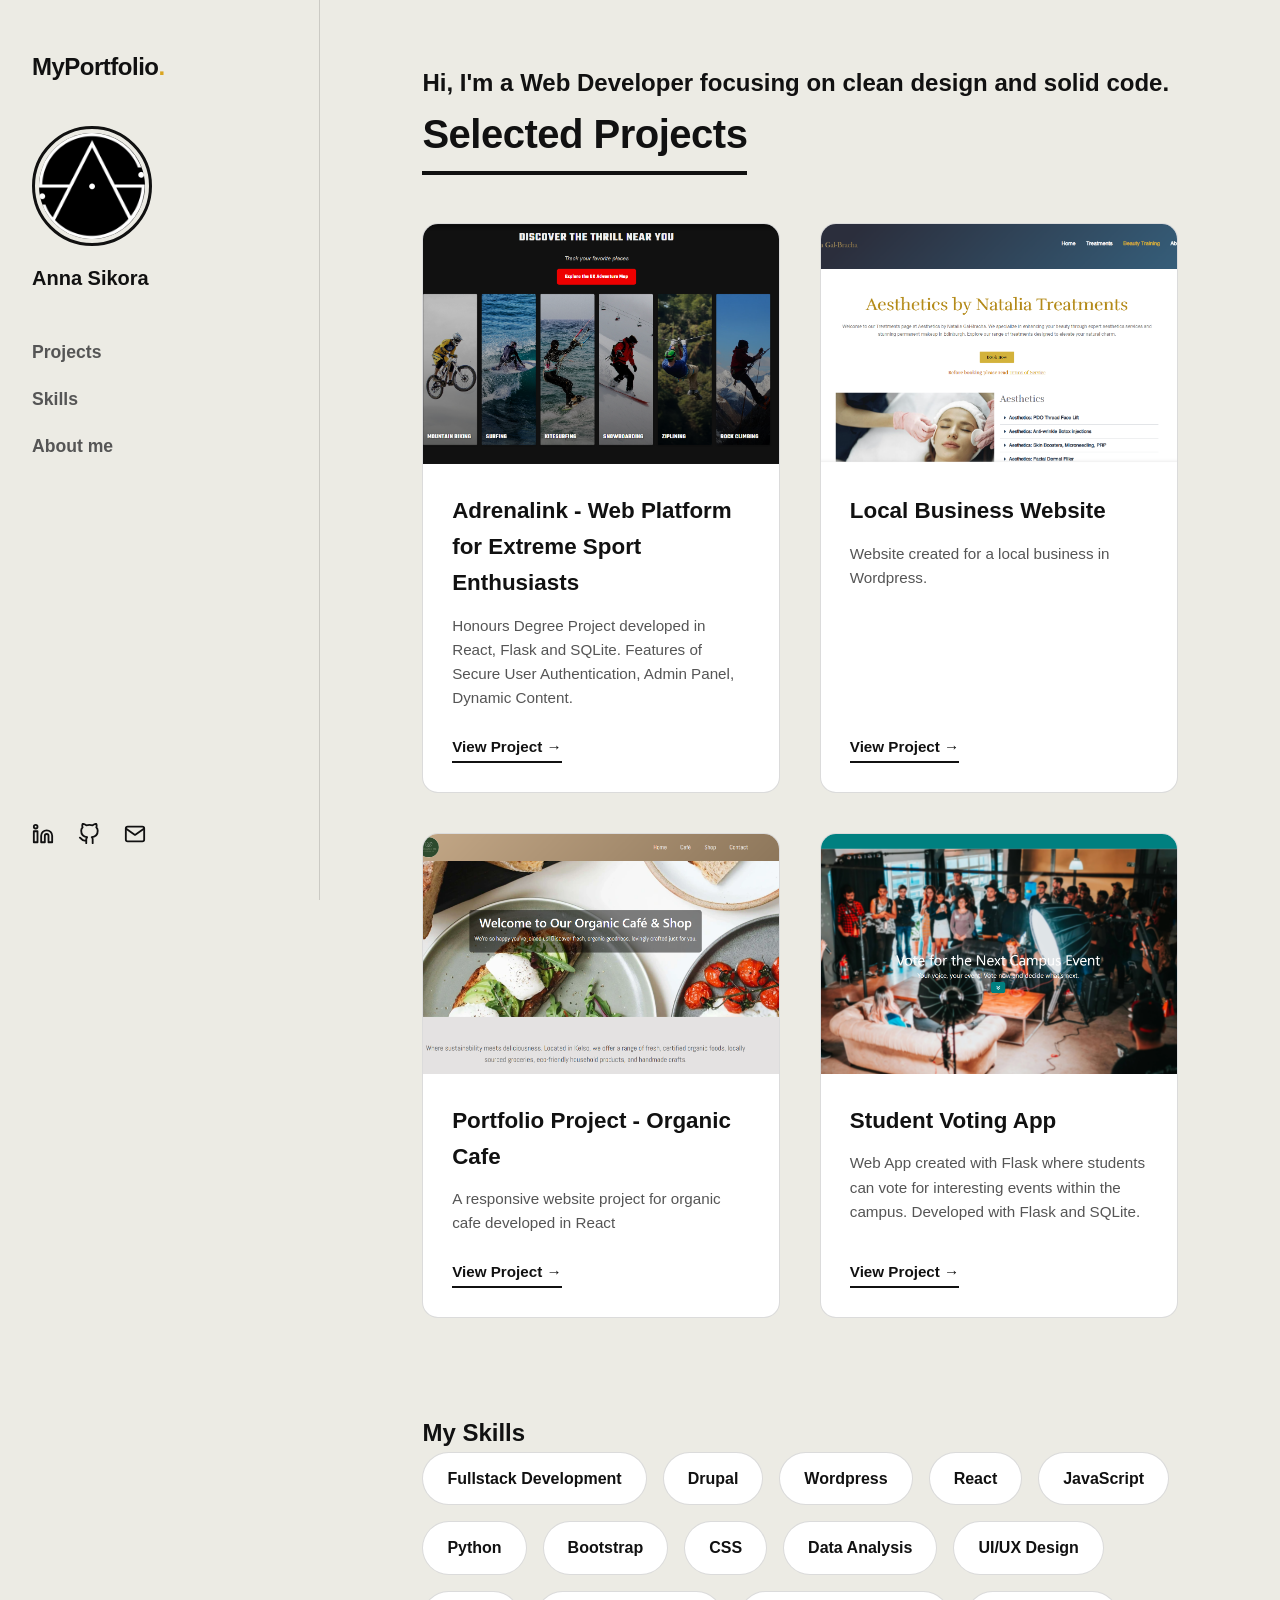
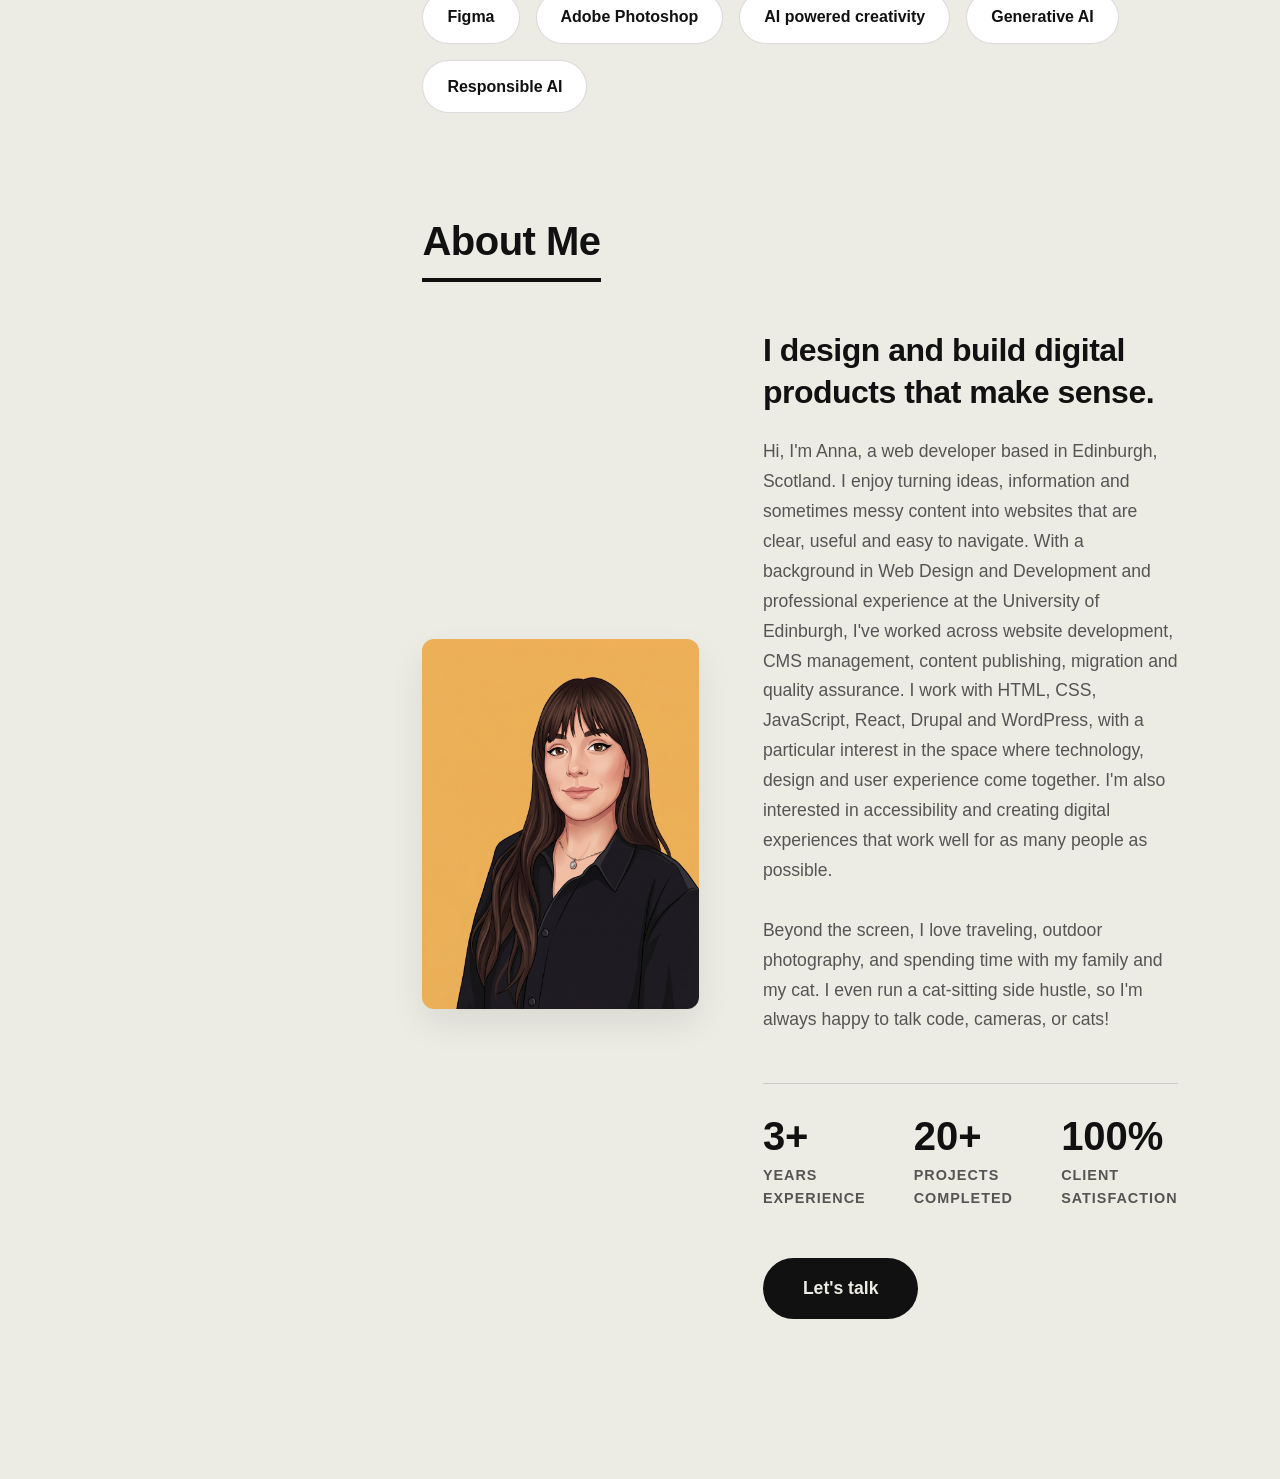
==== index.html @ abf43bac "new files new files" ====
<!DOCTYPE html>
<html lang="en">
<head>
  <meta charset="UTF-8">
  <meta name="viewport" content="width=device-width, initial-scale=1.0">
  <title>My Portfolio</title>
  <link rel="stylesheet" href="style.css">
</head>
<body>

  <div class="portfolio-container">
    
    <!-- LEFT SIDE MENU -->
    <aside class="sidebar">
  
  <!-- Logo Section -->
  <div class="brand">
    <a href="#" class="logo">
      <!-- You can replace this text with an <img src="logo.png"> if you have a graphic logo -->
      MyPortfolio<span>.</span>
    </a>
  </div>

  <!-- Profile Picture Section -->
  <div class="profile">
    <img src="images/logo.png" alt="Anna Sikora" class="profile-pic">
    <h3 class="profile-name">Anna Sikora</h3>
    
  </div>

  <!-- Navigation Menu -->
  <nav class="menu">
    <ul>
      <li><a href="#projects">Projects</a></li>
      <li><a href="#skills">Skills</a></li>
      <li><a href="#about">About me</a></li>
    </ul>
  </nav>

  <div class="socials">
        <!-- LinkedIn Icon -->
        <a href="#" aria-label="LinkedIn" title="LinkedIn">
          <svg xmlns="https://www.linkedin.com/in/anna-sikora-webdev/" viewBox="0 0 24 24" fill="none" stroke="currentColor" stroke-width="2" stroke-linecap="round" stroke-linejoin="round">
            <path d="M16 8a6 6 0 0 1 6 6v7h-4v-7a2 2 0 0 0-2-2 2 2 0 0 0-2 2v7h-4v-7a6 6 0 0 1 6-6z"></path>
            <rect x="2" y="9" width="4" height="12"></rect>
            <circle cx="4" cy="4" r="2"></circle>
          </svg>
        </a>
        
        <!-- GitHub Icon -->
        <a href="#" aria-label="GitHub" title="GitHub">
          <svg xmlns="https://github.com/AnnS9" viewBox="0 0 24 24" fill="none" stroke="currentColor" stroke-width="2" stroke-linecap="round" stroke-linejoin="round">
            <path d="M9 19c-5 1.5-5-2.5-7-3m14 6v-3.87a3.37 3.37 0 0 0-.94-2.61c3.14-.35 6.44-1.54 6.44-7A5.44 5.44 0 0 0 20 4.77 5.07 5.07 0 0 0 19.91 1S18.73.65 16 2.48a13.38 13.38 0 0 0-7 0C6.27.65 5.09 1 5.09 1A5.07 5.07 0 0 0 5 4.77a5.44 5.44 0 0 0-1.5 3.78c0 5.42 3.3 6.61 6.44 7A3.37 3.37 0 0 0 9 18.13V22"></path>
          </svg>
        </a>

        <!-- Email Icon -->
        <a href="mailto:anna.sik04@gmail.com" aria-label="Email" title="Email">
          <svg xmlns="http://www.w3.org/2000/svg" viewBox="0 0 24 24" fill="none" stroke="currentColor" stroke-width="2" stroke-linecap="round" stroke-linejoin="round">
            <path d="M4 4h16c1.1 0 2 .9 2 2v12c0 1.1-.9 2-2 2H4c-1.1 0-2-.9-2-2V6c0-1.1.9-2 2-2z"></path>
            <polyline points="22,6 12,13 2,6"></polyline>
          </svg>
        </a>
      </div>

</aside>

    <!-- RIGHT SIDE CONTENT -->
    <main class="main-content">
      
      <!-- Intro Section -->
      <section class="hero">
        <h1>Hi, I'm a Web Developer focusing on clean design and solid code.</h1>
      </section>

      <!-- Projects Section -->
      <section id="projects" class="section">
  <h2 class="section-title">Selected Projects</h2>
  
  <div class="project-grid">
    
    <!-- Project 1 -->
    <article class="project-card">
      <div class="project-image">
        <img src="images/adrenalink.png" alt="Project 1 Cover">
      </div>
      <div class="project-content">
        <h3>Adrenalink - Web Platform for Extreme Sport Enthusiasts</h3>
        <p>Honours Degree Project developed in React, Flask and SQLite. Features of Secure User Authentication, Admin Panel, Dynamic Content.</p>
        <a href="https://adrenalink-uni-1.onrender.com/" class="project-link">View Project &rarr;</a>
      </div>
    </article>

    <!-- Project 2 -->
    <article class="project-card">
      <div class="project-image">
        <img src="images/aesthetics.png" alt="Project 2 Cover">
      </div>
      <div class="project-content">
        <h3>Local Business Website</h3>
        <p>Website created for a local business in Wordpress.</p>
        <a href="https://aestheticsbynatalia.com/" class="project-link">View Project &rarr;</a>
      </div>
    </article>

    <!-- Project 3 -->
    <article class="project-card">
      <div class="project-image">
        <img src="images/cafe.png" alt="Project 3 Cover">
      </div>
      <div class="project-content">
        <h3>Portfolio Project - Organic Cafe</h3>
        <p>A responsive website project for organic cafe developed in React</p>
        <a href="https://organicuni.netlify.app/" class="project-link">View Project &rarr;</a>
      </div>
    </article>

    <!-- Project 4 -->
    <article class="project-card">
      <div class="project-image">
        <img src="images/event.png" alt="Project 4 Cover">
      </div>
      <div class="project-content">
        <h3>Student Voting App</h3>
        <p>Web App created with Flask where students can vote for interesting events within the campus. Developed with Flask and SQLite.</p>
        <a href="https://eventpuls.onrender.com/" class="project-link">View Project &rarr;</a>
      </div>
    </article>
</div>
</section>

      <!-- Skills Section -->
      <section id="skills" class="section">
        <h2>My Skills</h2>
        <div class="skills-list">
          <span class="skill-tag">Fullstack Development</span>
          <span class="skill-tag">Drupal</span>
          <span class="skill-tag">Wordpress</span>
          <span class="skill-tag">React</span>
          <span class="skill-tag">JavaScript</span>
          <span class="skill-tag">Python</span>
          <span class="skill-tag">Bootstrap</span>
          <span class="skill-tag">CSS</span>
          <span class="skill-tag">Data Analysis</span>
          <span class="skill-tag">UI/UX Design</span>
          <span class="skill-tag">Figma</span>
          <span class="skill-tag">Adobe Photoshop</span>
          <span class="skill-tag">AI powered creativity </span>
          <span class="skill-tag">Generative AI </span>
          <span class="skill-tag">Responsible AI </span>
        </div>
      </section>
<!-- About Section -->
      <section id="about" class="section">
        <h2 class="section-title">About Me</h2>
        
        <div class="about-wrapper">
          
          <!-- About Image -->
          <div class="about-image">
             <!-- Use a photo of yourself, your workspace, or a cool graphic here -->
            <img src="images/profilePic.png" alt="Anna Sikora logo">
          </div>

          <!-- About Content -->
          <div class="about-content">
            <h3>I design and build digital products that make sense.</h3>
            
            
            <p>Hi, I'm Anna, a web developer based in Edinburgh, Scotland. I enjoy turning ideas, information and sometimes messy content into websites that are clear, useful and easy to navigate. With a background in Web Design and Development and professional experience at the University of Edinburgh, I've worked across website development, CMS management, content publishing, migration and quality assurance.

I work with HTML, CSS, JavaScript, React, Drupal and WordPress, with a particular interest in the space where technology, design and user experience come together. I'm also interested in accessibility and creating digital experiences that work well for as many people as possible.<br> 
<br>Beyond the screen, I love traveling, outdoor photography, and spending time with my family and my cat. I even run a cat-sitting side hustle, so I'm always happy to talk code, cameras, or cats!</p>
            
            <!-- Quick Facts / Stats -->
            <div class="about-stats">
              <div class="stat-item">
                <span class="stat-number">3+</span>
                <span class="stat-label">Years Experience</span>
              </div>
              <div class="stat-item">
                <span class="stat-number">20+</span>
                <span class="stat-label">Projects Completed</span>
              </div>
              <div class="stat-item">
                <span class="stat-number">100%</span>
                <span class="stat-label">Client Satisfaction</span>
              </div>
            </div>
            
            <!-- Optional Call to Action Button -->
            <a href="mailto:anna.sik04@gmail.com" class="action-btn">Let's talk</a>
          </div>

        </div>
      </section>
    </main>
  </div>

</body>
</html>
---- style.css ----
/* --- Color Variables --- */
:root {
  /* The main background is a soft, soothing yellow */
  --bg-yellow: #ecebe4; 
  /* Pure white for cards to create clean separation */
  --bg-white: #ffffff;
  /* Very dark grey for high-contrast, accessible reading */
  --text-dark: #111111; 
  /* Medium dark grey for secondary text */
  --text-muted: #555555;
  /* Soft dark borders to define sections without being too harsh */
  --border-color: rgba(17, 17, 17, 0.15); 
  /* A punchy yellow for specific accents/hovers */
  --accent-yellow: #DAA520; 
}

/* --- Base Styles --- */
* {
  margin: 0;
  padding: 0;
  box-sizing: border-box;
}

body {
  font-family: 'Helvetica Neue', Arial, sans-serif;
  color: var(--text-dark);
  background-color: var(--bg-yellow); 
  line-height: 1.6;
}

html {
  scroll-behavior: smooth;
}

/* --- Layout Architecture --- */
.portfolio-container {
  display: flex;
}

/* --- Left Sidebar --- */
.sidebar {
  position: fixed;
  top: 0;
  left: 0;
  width: 320px;
  height: 100vh;
  background-color: var(--bg-yellow); 
  border-right: 1px solid var(--border-color);
  padding: 3rem 2rem;
  
  display: flex;
  flex-direction: column;
  gap: 2.5rem; 
  overflow-y: auto; 
}

/* Logo */
.brand .logo {
  font-size: 1.5rem;
  font-weight: 800;
  text-decoration: none;
  color: var(--text-dark);
  letter-spacing: -0.5px;
}

.brand .logo span {
  color: var(--accent-yellow); 
}

/* Profile Picture & Info */
.profile {
  display: flex;
  flex-direction: column;
  align-items: flex-start;
}

.profile-pic {
  width: 120px;
  height: 120px;
  border-radius: 50%;
  object-fit: cover;
  margin-bottom: 1rem;
  border: 3px solid var(--text-dark); 
  padding: 4px; 
}

.profile-name {
  font-size: 1.25rem;
  font-weight: 700;
  color: var(--text-dark);
  margin-bottom: 0.2rem;
}

.profile-title {
  font-size: 0.9rem;
  color: var(--text-muted);
  text-transform: uppercase;
  letter-spacing: 1px;
}

/* Menu */
.menu ul {
  list-style: none;
}

.menu ul li {
  margin-bottom: 1.2rem;
}

.menu ul li a {
  text-decoration: none;
  color: var(--text-muted);
  font-size: 1.1rem;
  font-weight: 600;
  transition: all 0.3s ease;
}

.menu ul li a:hover {
  color: var(--text-dark);
  padding-left: 10px; 
}

/* Socials / Footer */
.socials {
  margin-top: auto; 
  display: flex;
  gap: 1.5rem;
}

.socials a {
  text-decoration: none;
  color: var(--text-dark);
  font-size: 0.9rem;
  font-weight: 700;
  transition: opacity 0.3s ease;
}

.socials a:hover {
  opacity: 0.6;
}

/* --- Right Main Content --- */
.main-content {
  margin-left: 320px;
  padding: 4rem 8%;
  width: calc(100% - 320px);
}

/* --- Sections --- */
.section {
  margin-bottom: 6rem;
}

.section-title {
  font-size: 2.5rem;
  font-weight: 800;
  margin-bottom: 3rem;
  color: var(--text-dark);
  letter-spacing: -0.5px;
  display: inline-block;
  border-bottom: 4px solid var(--text-dark); 
  padding-bottom: 5px;
}

/* --- Project Grid --- */
.project-grid {
  display: grid;
  grid-template-columns: repeat(2, 1fr); 
  gap: 2.5rem;
}
@media (max-width: 900px) {
  .project-grid {
    grid-template-columns: 1fr;
  }
}
.project-card {
  background: var(--bg-white); 
  border: 1px solid var(--border-color);
  border-radius: 16px; 
  overflow: hidden; 
  display: flex;
  flex-direction: column;
  transition: transform 0.4s ease, box-shadow 0.4s ease;
}

.project-card:hover {
  transform: translateY(-8px);

  box-shadow: 0 15px 35px rgba(0, 0, 0, 0.08); 
}

.project-image {
  width: 100%;
  height: 240px;
  overflow: hidden; 
  background-color: var(--border-color);
}

.project-image img {
  width: 100%;
  height: 100%;
  object-fit: cover;
  transition: transform 0.6s ease;
}

.project-card:hover .project-image img {
  transform: scale(1.05);
}

.project-content {
  padding: 1.8rem;
  display: flex;
  flex-direction: column;
  flex-grow: 1; 
}

.project-content h3 {
  font-size: 1.4rem;
  font-weight: 700;
  margin-bottom: 0.8rem;
  color: var(--text-dark);
}

.project-content p {
  font-size: 0.95rem;
  color: var(--text-muted);
  margin-bottom: 1.5rem;
  flex-grow: 1;
}

.project-link {
  align-self: flex-start; 
  text-decoration: none;
  color: var(--text-dark);
  font-weight: 700;
  font-size: 0.95rem;
  border-bottom: 2px solid var(--text-dark); 
  padding-bottom: 2px;
  transition: all 0.3s ease;
}

.project-link:hover {
  color: var(--accent-yellow);
  border-bottom-color: var(--accent-yellow);
}

/* --- Skills Tags --- */
.skills-list {
  display: flex;
  flex-wrap: wrap;
  gap: 1rem;
}

.skill-tag {
  background-color: var(--bg-white); /* White tags pop on the yellow bg */
  color: var(--text-dark);
  border: 1px solid var(--border-color);
  padding: 0.8rem 1.5rem;
  border-radius: 50px;
  font-size: 1rem;
  font-weight: 600;
  transition: all 0.3s ease;
}

.skill-tag:hover {
  background-color: var(--text-dark);
  color: var(--bg-yellow);
  transform: translateY(-2px);
}

/* =========================================
   ABOUT SECTION
   ========================================= */
.about-wrapper {
  display: grid;
  grid-template-columns: 2fr 3fr; 
  gap: 4rem;
  align-items: center; 
}

.about-image {
  border-radius: 12px;
  overflow: hidden;
  box-shadow: 0 15px 35px rgba(0, 0, 0, 0.08);
}

.about-image img {
  width: 100%;
  height: 100%;
  object-fit: cover;
  display: block;
}

.about-content h3 {
  font-size: 2rem;
  color: var(--text-dark);
  margin-bottom: 1.5rem;
  line-height: 1.3;
  letter-spacing: -0.5px;
}

.about-content p {
  color: var(--text-muted);
  font-size: 1.1rem;
  margin-bottom: 1.5rem;
  line-height: 1.7;
}

.about-stats {
  display: flex;
  gap: 3rem;
  margin: 3rem 0;
  padding-top: 2rem;
  border-top: 1px solid var(--border-color);
}

.stat-item {
  display: flex;
  flex-direction: column;
}

.stat-number {
  font-size: 2.5rem;
  font-weight: 800;
  color: var(--text-dark);
  line-height: 1;
  margin-bottom: 0.5rem;
}

.stat-label {
  font-size: 0.9rem;
  color: var(--text-muted);
  text-transform: uppercase;
  letter-spacing: 1px;
  font-weight: 700;
}

.action-btn {
  display: inline-block;
  background-color: var(--text-dark);
  color: var(--bg-yellow);
  text-decoration: none;
  padding: 1rem 2.5rem;
  font-size: 1.1rem;
  font-weight: 700;
  border-radius: 50px; 
  transition: all 0.3s ease;
}

.action-btn:hover {
  background-color: var(--accent-yellow);
  color: var(--text-dark);
  transform: translateY(-3px);
  box-shadow: 0 10px 20px rgba(0, 0, 0, 0.1);
}

/* --- Mobile Responsiveness for About Section --- */
@media (max-width: 900px) {
  .about-wrapper {
    grid-template-columns: 1fr; 
    gap: 3rem;
  }
  
  .about-stats {
    flex-wrap: wrap; 
    gap: 2rem;
  }
}
/* --- Socials / Footer --- */
.socials {
  margin-top: auto; 
  display: flex;
  gap: 1.5rem;
}

.socials a {
  display: inline-block;
  color: var(--text-dark); 
  transition: color 0.3s ease;
}

.socials a svg {
  width: 22px;
  height: 22px;
  transition: transform 0.3s ease;
}

/* Hover effects */
.socials a:hover {
  color: var(--accent-yellow);
}

.socials a:hover svg {
  transform: translateY(-4px);
}
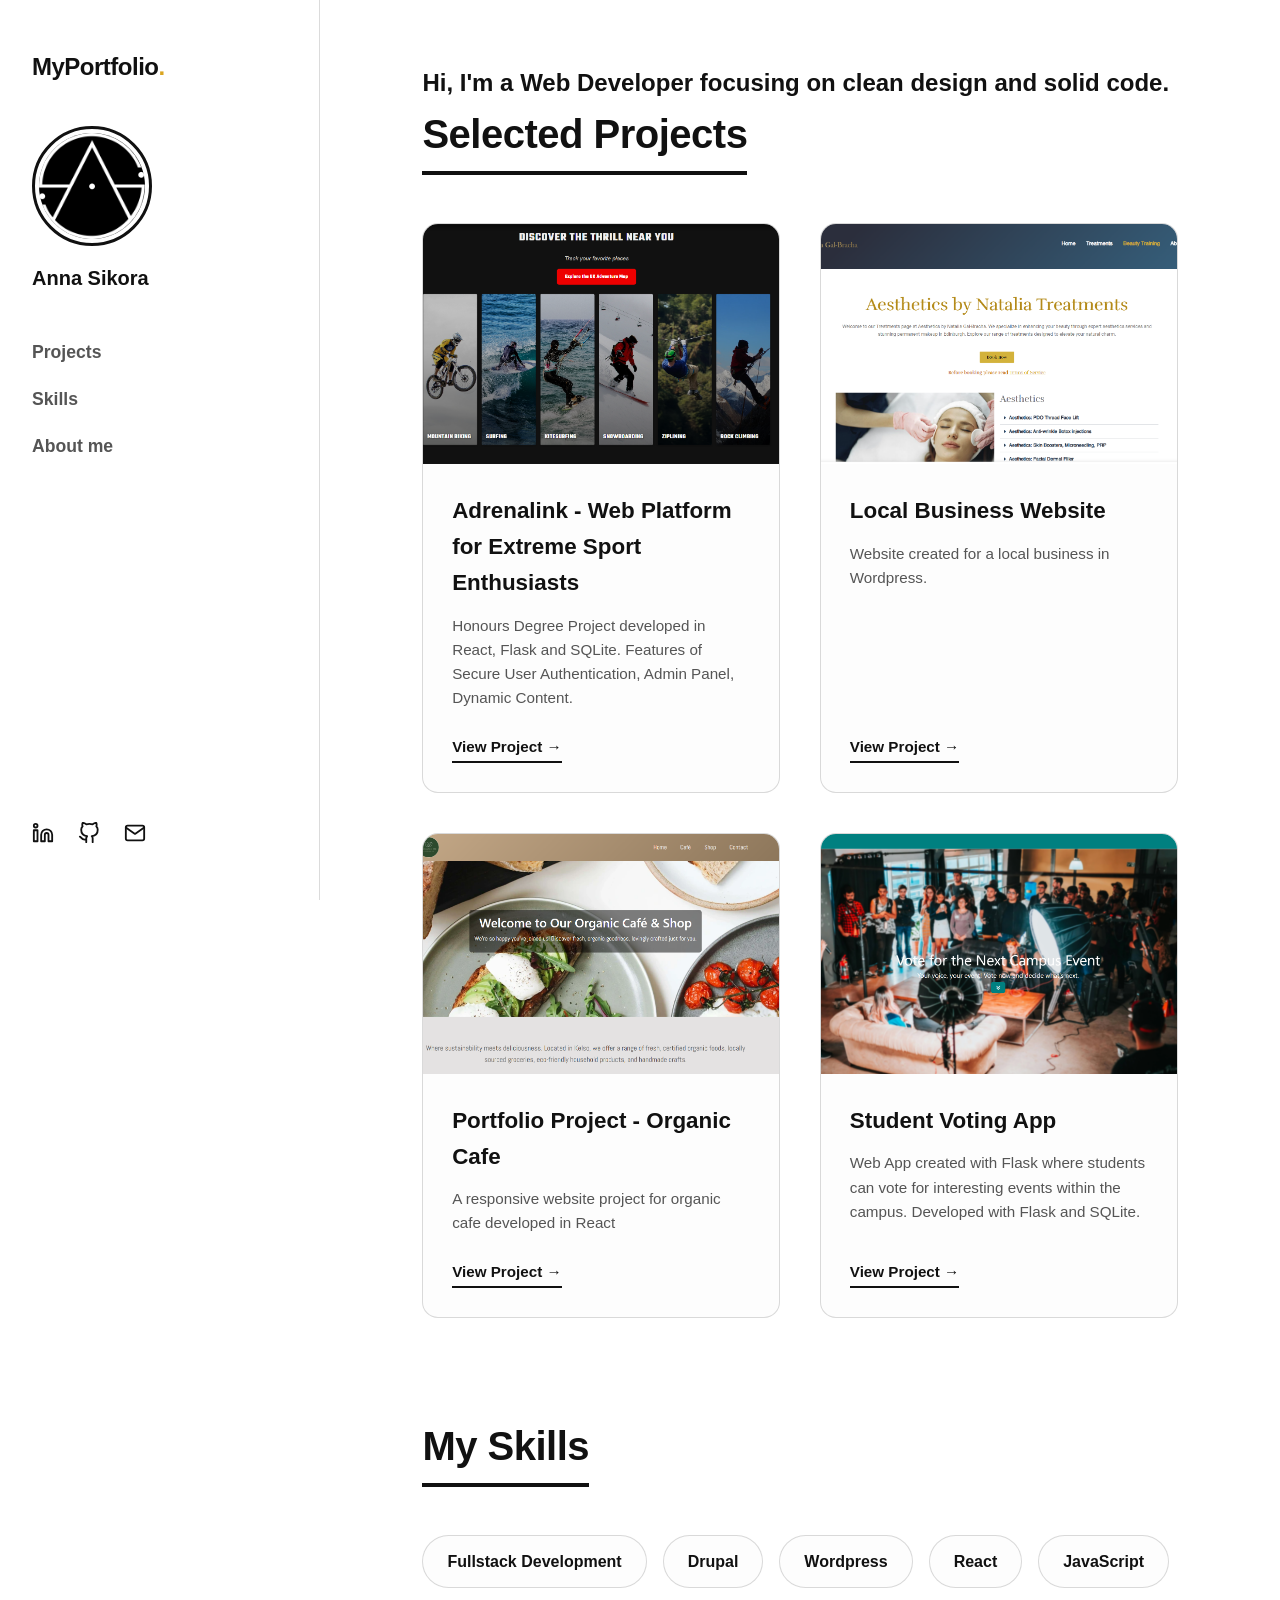
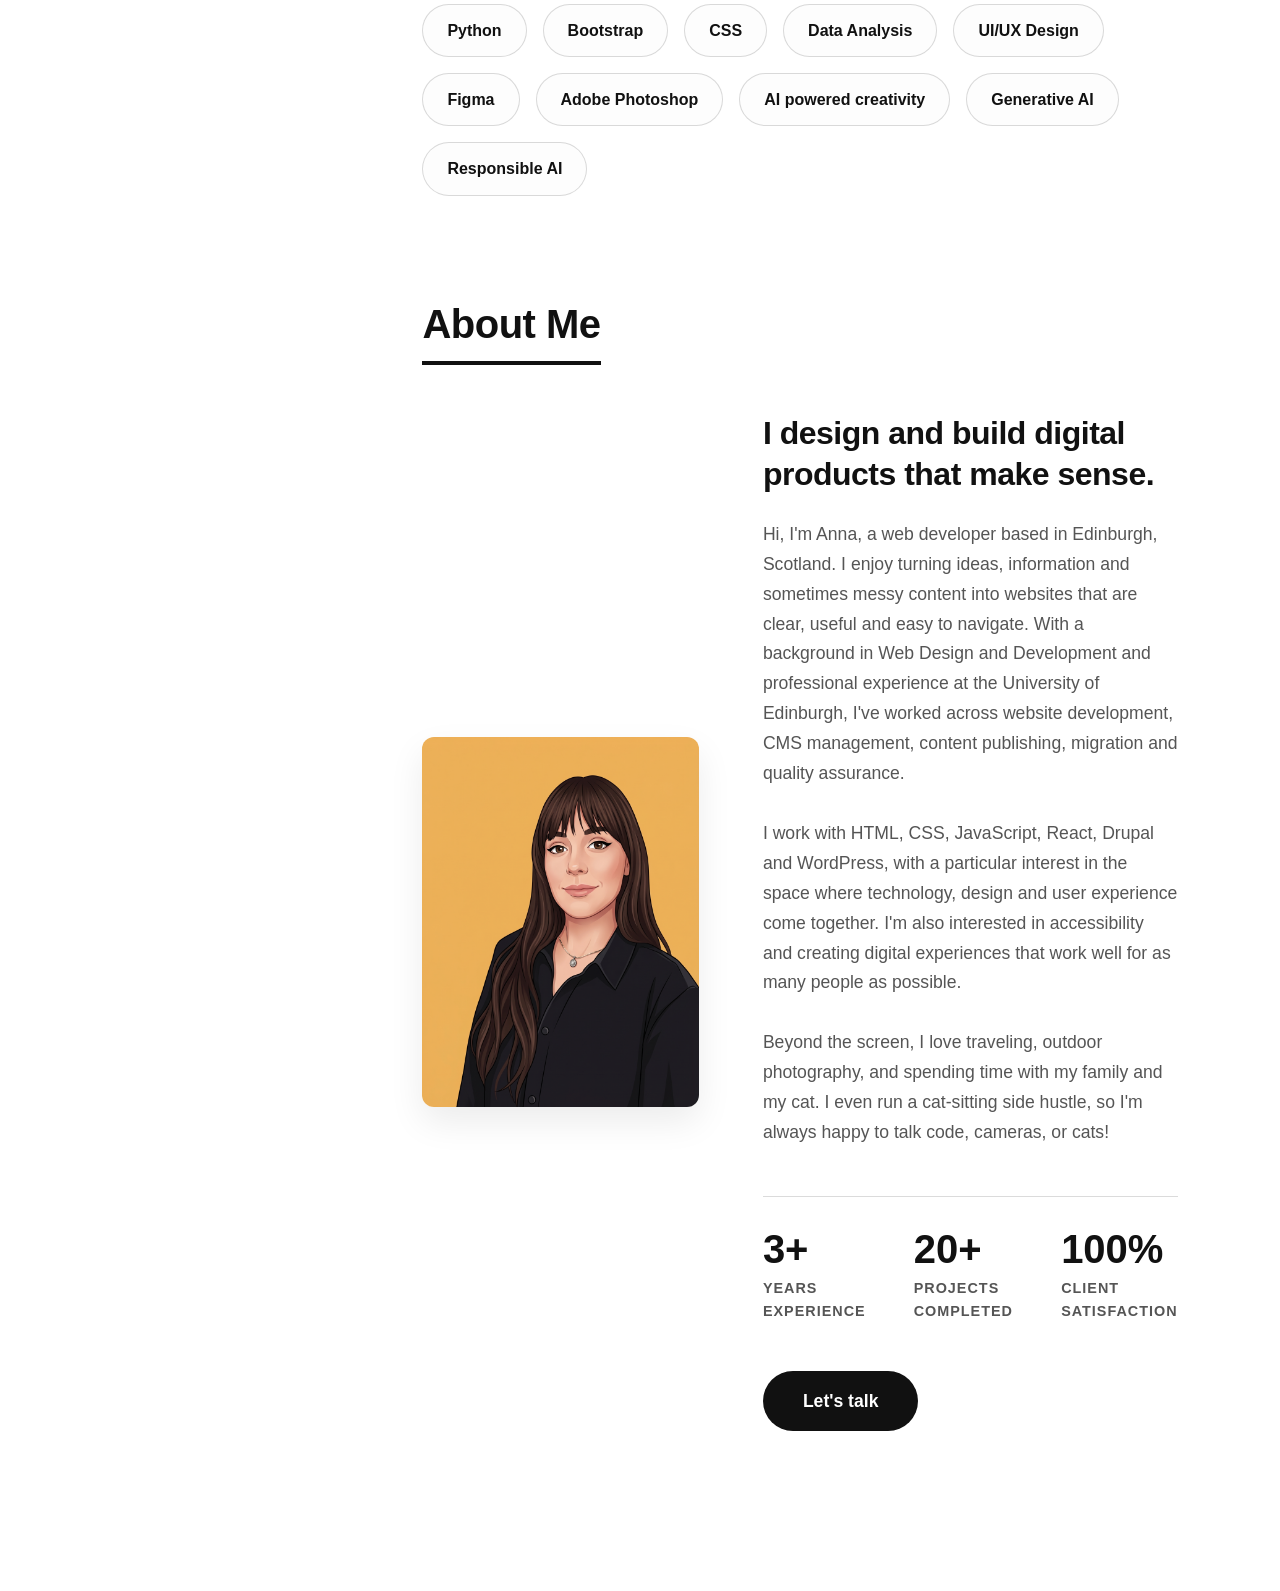
==== commit 0f75c992: "added video" ====
--- a/index.html
+++ b/index.html
@@ -3,44 +3,55 @@
 <head>
   <meta charset="UTF-8">
   <meta name="viewport" content="width=device-width, initial-scale=1.0">
-  <title>My Portfolio</title>
+  <title>Anna Sikora Portfolio</title>
+  <link rel="icon" type="image/png" href="images/logo.png">
   <link rel="stylesheet" href="style.css">
 </head>
 <body>
 
   <div class="portfolio-container">
     
+<!-- MOBILE HEADER NAVIGATION BAR -->
+  <header class="mobile-header">
+    <a href="#" class="logo">MyPortfolio<span>.</span></a>
+    <button class="hamburger-btn" id="hamburgerBtn" aria-label="Toggle navigation menu">
+      <span></span>
+      <span></span>
+      <span></span>
+    </button>
+  </header>
+
+  <div class="portfolio-container">
+    
     <!-- LEFT SIDE MENU -->
-    <aside class="sidebar">
+    <aside class="sidebar" id="sidebar">
   
-  <!-- Logo Section -->
-  <div class="brand">
-    <a href="#" class="logo">
-      <!-- You can replace this text with an <img src="logo.png"> if you have a graphic logo -->
-      MyPortfolio<span>.</span>
-    </a>
-  </div>
-
-  <!-- Profile Picture Section -->
-  <div class="profile">
-    <img src="images/logo.png" alt="Anna Sikora" class="profile-pic">
-    <h3 class="profile-name">Anna Sikora</h3>
-    
-  </div>
-
-  <!-- Navigation Menu -->
-  <nav class="menu">
-    <ul>
-      <li><a href="#projects">Projects</a></li>
-      <li><a href="#skills">Skills</a></li>
-      <li><a href="#about">About me</a></li>
-    </ul>
-  </nav>
-
-  <div class="socials">
+      <!-- Logo Section -->
+      <div class="brand">
+        <a href="#" class="logo">
+          MyPortfolio<span>.</span>
+        </a>
+      </div>
+
+      <!-- Profile Picture Section -->
+      <div class="profile">
+        <img src="images/logo.png" alt="Anna Sikora" class="profile-pic" onerror="this.src='https://placehold.co/120x120/ecebe4/111111?text=AS'">
+        <h3 class="profile-name">Anna Sikora</h3>
+      </div>
+
+      <!-- Navigation Menu -->
+      <nav class="menu">
+        <ul>
+          <li><a href="#projects" class="nav-link">Projects</a></li>
+          <li><a href="#skills" class="nav-link">Skills</a></li>
+          <li><a href="#about" class="nav-link">About me</a></li>
+        </ul>
+      </nav>
+
+      <div class="socials">
         <!-- LinkedIn Icon -->
-        <a href="#" aria-label="LinkedIn" title="LinkedIn">
-          <svg xmlns="https://www.linkedin.com/in/anna-sikora-webdev/" viewBox="0 0 24 24" fill="none" stroke="currentColor" stroke-width="2" stroke-linecap="round" stroke-linejoin="round">
+        <a href="https://www.linkedin.com/in/anna-sikora-webdev/" aria-label="LinkedIn" title="LinkedIn">
+          <svg xmlns="http://www.w3.org/2000/svg" viewBox="0 0 24 24" fill="none" stroke="currentColor" stroke-width="2" stroke-linecap="round" stroke-linejoin="round">
             <path d="M16 8a6 6 0 0 1 6 6v7h-4v-7a2 2 0 0 0-2-2 2 2 0 0 0-2 2v7h-4v-7a6 6 0 0 1 6-6z"></path>
             <rect x="2" y="9" width="4" height="12"></rect>
             <circle cx="4" cy="4" r="2"></circle>
@@ -48,8 +59,8 @@
         </a>
         
         <!-- GitHub Icon -->
-        <a href="#" aria-label="GitHub" title="GitHub">
-          <svg xmlns="https://github.com/AnnS9" viewBox="0 0 24 24" fill="none" stroke="currentColor" stroke-width="2" stroke-linecap="round" stroke-linejoin="round">
+        <a href="https://github.com/AnnS9" aria-label="GitHub" title="GitHub">
+          <svg xmlns="http://www.w3.org/2000/svg" viewBox="0 0 24 24" fill="none" stroke="currentColor" stroke-width="2" stroke-linecap="round" stroke-linejoin="round">
             <path d="M9 19c-5 1.5-5-2.5-7-3m14 6v-3.87a3.37 3.37 0 0 0-.94-2.61c3.14-.35 6.44-1.54 6.44-7A5.44 5.44 0 0 0 20 4.77 5.07 5.07 0 0 0 19.91 1S18.73.65 16 2.48a13.38 13.38 0 0 0-7 0C6.27.65 5.09 1 5.09 1A5.07 5.07 0 0 0 5 4.77a5.44 5.44 0 0 0-1.5 3.78c0 5.42 3.3 6.61 6.44 7A3.37 3.37 0 0 0 9 18.13V22"></path>
           </svg>
         </a>
@@ -63,7 +74,7 @@
         </a>
       </div>
 
-</aside>
+    </aside>
 
     <!-- RIGHT SIDE CONTENT -->
     <main class="main-content">
@@ -75,63 +86,63 @@
 
       <!-- Projects Section -->
       <section id="projects" class="section">
-  <h2 class="section-title">Selected Projects</h2>
-  
-  <div class="project-grid">
-    
-    <!-- Project 1 -->
-    <article class="project-card">
-      <div class="project-image">
-        <img src="images/adrenalink.png" alt="Project 1 Cover">
-      </div>
-      <div class="project-content">
-        <h3>Adrenalink - Web Platform for Extreme Sport Enthusiasts</h3>
-        <p>Honours Degree Project developed in React, Flask and SQLite. Features of Secure User Authentication, Admin Panel, Dynamic Content.</p>
-        <a href="https://adrenalink-uni-1.onrender.com/" class="project-link">View Project &rarr;</a>
-      </div>
-    </article>
-
-    <!-- Project 2 -->
-    <article class="project-card">
-      <div class="project-image">
-        <img src="images/aesthetics.png" alt="Project 2 Cover">
-      </div>
-      <div class="project-content">
-        <h3>Local Business Website</h3>
-        <p>Website created for a local business in Wordpress.</p>
-        <a href="https://aestheticsbynatalia.com/" class="project-link">View Project &rarr;</a>
-      </div>
-    </article>
-
-    <!-- Project 3 -->
-    <article class="project-card">
-      <div class="project-image">
-        <img src="images/cafe.png" alt="Project 3 Cover">
-      </div>
-      <div class="project-content">
-        <h3>Portfolio Project - Organic Cafe</h3>
-        <p>A responsive website project for organic cafe developed in React</p>
-        <a href="https://organicuni.netlify.app/" class="project-link">View Project &rarr;</a>
-      </div>
-    </article>
-
-    <!-- Project 4 -->
-    <article class="project-card">
-      <div class="project-image">
-        <img src="images/event.png" alt="Project 4 Cover">
-      </div>
-      <div class="project-content">
-        <h3>Student Voting App</h3>
-        <p>Web App created with Flask where students can vote for interesting events within the campus. Developed with Flask and SQLite.</p>
-        <a href="https://eventpuls.onrender.com/" class="project-link">View Project &rarr;</a>
-      </div>
-    </article>
-</div>
-</section>
+        <h2 class="section-title">Selected Projects</h2>
+        
+        <div class="project-grid">
+          
+          <!-- Project 1 -->
+          <article class="project-card">
+            <div class="project-image">
+              <img src="images/adrenalink.png" alt="Project 1 Cover" onerror="this.src='https://placehold.co/600x400/ecebe4/111111?text=Adrenalink'">
+            </div>
+            <div class="project-content">
+              <h3>Adrenalink - Web Platform for Extreme Sport Enthusiasts</h3>
+              <p>Honours Degree Project developed in React, Flask and SQLite. Features of Secure User Authentication, Admin Panel, Dynamic Content.</p>
+              <a href="project_one.html" target="_blank" class="project-link">View Project &rarr;</a>
+            </div>
+          </article>
+
+          <!-- Project 2 -->
+          <article class="project-card">
+            <div class="project-image">
+              <img src="images/aesthetics.png" alt="Project 2 Cover" onerror="this.src='https://placehold.co/600x400/ecebe4/111111?text=Local+Business'">
+            </div>
+            <div class="project-content">
+              <h3>Local Business Website</h3>
+              <p>Website created for a local business in Wordpress.</p>
+              <a href="project_two.html" target="_blank" class="project-link">View Project &rarr;</a>
+            </div>
+          </article>
+
+          <!-- Project 3 -->
+          <article class="project-card">
+            <div class="project-image">
+              <img src="images/cafe.png" alt="Project 3 Cover" onerror="this.src='https://placehold.co/600x400/ecebe4/111111?text=Organic+Cafe'">
+            </div>
+            <div class="project-content">
+              <h3>Portfolio Project - Organic Cafe</h3>
+              <p>A responsive website project for organic cafe developed in React</p>
+              <a href="project_three.html" target="_blank" class="project-link">View Project &rarr;</a>
+            </div>
+          </article>
+
+          <!-- Project 4 -->
+          <article class="project-card">
+            <div class="project-image">
+              <img src="images/event.png" alt="Project 4 Cover" onerror="this.src='https://placehold.co/600x400/ecebe4/111111?text=Student+Voting+App'">
+            </div>
+            <div class="project-content">
+              <h3>Student Voting App</h3>
+              <p>Web App created with Flask where students can vote for interesting events within the campus. Developed with Flask and SQLite.</p>
+              <a href="project_four.html" target="_blank" class="project-link">View Project &rarr;</a>
+            </div>
+          </article>
+        </div>
+      </section>
 
       <!-- Skills Section -->
       <section id="skills" class="section">
-        <h2>My Skills</h2>
+        <h2 class="section-title">My Skills</h2>
         <div class="skills-list">
           <span class="skill-tag">Fullstack Development</span>
           <span class="skill-tag">Drupal</span>
@@ -145,12 +156,13 @@
           <span class="skill-tag">UI/UX Design</span>
           <span class="skill-tag">Figma</span>
           <span class="skill-tag">Adobe Photoshop</span>
-          <span class="skill-tag">AI powered creativity </span>
-          <span class="skill-tag">Generative AI </span>
-          <span class="skill-tag">Responsible AI </span>
+          <span class="skill-tag">AI powered creativity</span>
+          <span class="skill-tag">Generative AI</span>
+          <span class="skill-tag">Responsible AI</span>
         </div>
       </section>
-<!-- About Section -->
+
+      <!-- About Section -->
       <section id="about" class="section">
         <h2 class="section-title">About Me</h2>
         
@@ -158,19 +170,16 @@
           
           <!-- About Image -->
           <div class="about-image">
-             <!-- Use a photo of yourself, your workspace, or a cool graphic here -->
-            <img src="images/profilePic.png" alt="Anna Sikora logo">
+            <img src="images/profilePic.png" alt="Anna Sikora logo" onerror="this.src='https://placehold.co/600x600/ecebe4/111111?text=Anna+Sikora'">
           </div>
 
           <!-- About Content -->
           <div class="about-content">
             <h3>I design and build digital products that make sense.</h3>
             
-            
-            <p>Hi, I'm Anna, a web developer based in Edinburgh, Scotland. I enjoy turning ideas, information and sometimes messy content into websites that are clear, useful and easy to navigate. With a background in Web Design and Development and professional experience at the University of Edinburgh, I've worked across website development, CMS management, content publishing, migration and quality assurance.
-
-I work with HTML, CSS, JavaScript, React, Drupal and WordPress, with a particular interest in the space where technology, design and user experience come together. I'm also interested in accessibility and creating digital experiences that work well for as many people as possible.<br> 
-<br>Beyond the screen, I love traveling, outdoor photography, and spending time with my family and my cat. I even run a cat-sitting side hustle, so I'm always happy to talk code, cameras, or cats!</p>
+            <p>Hi, I'm Anna, a web developer based in Edinburgh, Scotland. I enjoy turning ideas, information and sometimes messy content into websites that are clear, useful and easy to navigate. With a background in Web Design and Development and professional experience at the University of Edinburgh, I've worked across website development, CMS management, content publishing, migration and quality assurance.<br><br>
+            I work with HTML, CSS, JavaScript, React, Drupal and WordPress, with a particular interest in the space where technology, design and user experience come together. I'm also interested in accessibility and creating digital experiences that work well for as many people as possible.<br><br> 
+            Beyond the screen, I love traveling, outdoor photography, and spending time with my family and my cat. I even run a cat-sitting side hustle, so I'm always happy to talk code, cameras, or cats!</p>
             
             <!-- Quick Facts / Stats -->
             <div class="about-stats">
@@ -197,5 +206,31 @@
     </main>
   </div>
 
+  <script>
+    // Toggle mobile sidebar menu
+    const hamburgerBtn = document.getElementById('hamburgerBtn');
+    const sidebar = document.getElementById('sidebar');
+    const navLinks = document.querySelectorAll('.nav-link');
+
+    hamburgerBtn.addEventListener('click', () => {
+      sidebar.classList.toggle('active');
+    });
+
+    // Close menu when a navigation link is clicked on mobile
+    navLinks.forEach(link => {
+      link.addEventListener('click', () => {
+        if (window.innerWidth <= 900) {
+          sidebar.classList.remove('active');
+        }
+      });
+    });
+
+    // Close menu when clicking outside on mobile
+    document.addEventListener('click', (e) => {
+      if (window.innerWidth <= 900 && !sidebar.contains(e.target) && !hamburgerBtn.contains(e.target)) {
+        sidebar.classList.remove('active');
+      }
+    });
+  </script>
 </body>
 </html>
--- a/style.css
+++ b/style.css
@@ -1,339 +1,400 @@
 /* --- Color Variables --- */
-:root {
-  /* The main background is a soft, soothing yellow */
-  --bg-yellow: #ecebe4; 
-  /* Pure white for cards to create clean separation */
-  --bg-white: #ffffff;
-  /* Very dark grey for high-contrast, accessible reading */
-  --text-dark: #111111; 
-  /* Medium dark grey for secondary text */
-  --text-muted: #555555;
-  /* Soft dark borders to define sections without being too harsh */
-  --border-color: rgba(17, 17, 17, 0.15); 
-  /* A punchy yellow for specific accents/hovers */
-  --accent-yellow: #DAA520; 
+    :root {
+      --bg-yellow: #ffffff; 
+      --bg-white: #fdfdfd;
+      --text-dark: #111111; 
+      --text-muted: #555555;
+      --border-color: rgba(17, 17, 17, 0.15); 
+      --accent-yellow: #DAA520; 
+    }
+
+    /* --- Base Styles --- */
+    * {
+      margin: 0;
+      padding: 0;
+      box-sizing: border-box;
+    }
+
+    body {
+      font-family: 'Helvetica Neue', Arial, sans-serif;
+      color: var(--text-dark);
+      background-color: var(--bg-yellow); 
+      line-height: 1.6;
+    }
+
+    html {
+      scroll-behavior: smooth;
+    }
+
+    /* --- Layout Architecture --- */
+    .portfolio-container {
+      display: flex;
+    }
+
+    /* --- Mobile Header & Hamburger Toggle --- */
+    .mobile-header {
+      display: none;
+      position: fixed;
+      top: 0;
+      left: 0;
+      width: 100%;
+      height: 70px;
+      background-color: var(--bg-yellow);
+      border-bottom: 1px solid var(--border-color);
+      padding: 0 1.5rem;
+      justify-content: space-between;
+      align-items: center;
+      z-index: 1000;
+    }
+
+    .mobile-header .logo {
+      font-size: 1.4rem;
+      font-weight: 800;
+      text-decoration: none;
+      color: var(--text-dark);
+      letter-spacing: -0.5px;
+    }
+
+    .mobile-header .logo span {
+      color: var(--accent-yellow);
+    }
+
+    .hamburger-btn {
+      background: none;
+      border: none;
+      cursor: pointer;
+      display: flex;
+      flex-direction: column;
+      justify-content: space-between;
+      width: 28px;
+      height: 20px;
+      padding: 0;
+    }
+
+    .hamburger-btn span {
+      display: block;
+      width: 100%;
+      height: 3px;
+      background-color: var(--text-dark);
+      border-radius: 2px;
+      transition: all 0.3s ease;
+    }
+
+    /* --- Left Sidebar --- */
+    .sidebar {
+      position: fixed;
+      top: 0;
+      left: 0;
+      width: 320px;
+      height: 100vh;
+      background-color: var(--bg-yellow); 
+      border-right: 1px solid var(--border-color);
+      padding: 3rem 2rem;
+      display: flex;
+      flex-direction: column;
+      gap: 2.5rem; 
+      overflow-y: auto; 
+      z-index: 1001;
+      transition: transform 0.3s ease;
+    }
+
+    /* Logo */
+    .brand .logo {
+      font-size: 1.5rem;
+      font-weight: 800;
+      text-decoration: none;
+      color: var(--text-dark);
+      letter-spacing: -0.5px;
+    }
+
+    .brand .logo span {
+      color: var(--accent-yellow); 
+    }
+
+    /* Profile Picture & Info */
+    .profile {
+      display: flex;
+      flex-direction: column;
+      align-items: flex-start;
+    }
+
+    .profile-pic {
+      width: 120px;
+      height: 120px;
+      border-radius: 50%;
+      object-fit: cover;
+      margin-bottom: 1rem;
+      border: 3px solid var(--text-dark); 
+      padding: 4px; 
+    }
+
+    .profile-name {
+      font-size: 1.25rem;
+      font-weight: 700;
+      color: var(--text-dark);
+      margin-bottom: 0.2rem;
+    }
+
+    .profile-title {
+      font-size: 0.9rem;
+      color: var(--text-muted);
+      text-transform: uppercase;
+      letter-spacing: 1px;
+    }
+
+    /* Menu */
+    .menu ul {
+      list-style: none;
+    }
+
+    .menu ul li {
+      margin-bottom: 1.2rem;
+    }
+
+    .menu ul li a {
+      text-decoration: none;
+      color: var(--text-muted);
+      font-size: 1.1rem;
+      font-weight: 600;
+      transition: all 0.3s ease;
+      display: inline-block;
+    }
+
+    .menu ul li a:hover {
+      color: var(--text-dark);
+      padding-left: 10px; 
+    }
+
+    /* Socials / Footer */
+    .socials {
+      margin-top: auto; 
+      display: flex;
+      gap: 1.5rem;
+    }
+
+    .socials a {
+      display: inline-block;
+      color: var(--text-dark); 
+      transition: color 0.3s ease;
+    }
+
+    .socials a svg {
+      width: 22px;
+      height: 22px;
+      transition: transform 0.3s ease;
+    }
+
+    /* Hover effects */
+    .socials a:hover {
+      color: var(--accent-yellow);
+    }
+
+    .socials a:hover svg {
+      transform: translateY(-4px);
+    }
+
+    /* --- Right Main Content --- */
+    .main-content {
+      margin-left: 320px;
+      padding: 4rem 8%;
+      width: calc(100% - 320px);
+    }
+
+    /* --- Sections --- */
+    .section {
+      margin-bottom: 6rem;
+    }
+
+    .section-title {
+      font-size: 2.5rem;
+      font-weight: 800;
+      margin-bottom: 3rem;
+      color: var(--text-dark);
+      letter-spacing: -0.5px;
+      display: inline-block;
+      border-bottom: 4px solid var(--text-dark); 
+      padding-bottom: 5px;
+    }
+
+    /* --- Project Grid --- */
+    .project-grid {
+      display: grid;
+      grid-template-columns: repeat(2, 1fr); 
+      gap: 2.5rem;
+    }
+    @media (max-width: 900px) {
+      .project-grid {
+        grid-template-columns: 1fr;
+      }
+    }
+    .project-card {
+      background: var(--bg-white); 
+      border: 1px solid var(--border-color);
+      border-radius: 16px; 
+      overflow: hidden; 
+      display: flex;
+      flex-direction: column;
+      transition: transform 0.4s ease, box-shadow 0.4s ease;
+    }
+
+    .project-card:hover {
+      transform: translateY(-8px);
+      box-shadow: 0 15px 35px rgba(0, 0, 0, 0.08); 
+    }
+
+    .project-image {
+      width: 100%;
+      height: 240px;
+      overflow: hidden; 
+      background-color: var(--border-color);
+    }
+
+    .project-image img {
+      width: 100%;
+      height: 100%;
+      object-fit: cover;
+      transition: transform 0.6s ease;
+    }
+
+    .project-card:hover .project-image img {
+      transform: scale(1.05);
+    }
+
+    .project-content {
+      padding: 1.8rem;
+      display: flex;
+      flex-direction: column;
+      flex-grow: 1; 
+    }
+
+    .project-content h3 {
+      font-size: 1.4rem;
+      font-weight: 700;
+      margin-bottom: 0.8rem;
+      color: var(--text-dark);
+    }
+
+    .project-content p {
+      font-size: 0.95rem;
+      color: var(--text-muted);
+      margin-bottom: 1.5rem;
+      flex-grow: 1;
+    }
+
+    .project-link {
+      align-self: flex-start; 
+      text-decoration: none;
+      color: var(--text-dark);
+      font-weight: 700;
+      font-size: 0.95rem;
+      border-bottom: 2px solid var(--text-dark); 
+      padding-bottom: 2px;
+      transition: all 0.3s ease;
+    }
+
+    .project-link:hover {
+      color: var(--accent-yellow);
+      border-bottom-color: var(--accent-yellow);
+    }
+
+    /* --- Skills Tags --- */
+    .skills-list {
+      display: flex;
+      flex-wrap: wrap;
+      gap: 1rem;
+    }
+
+    .skill-tag {
+      background-color: var(--bg-white); /* White tags pop on the yellow bg */
+      color: var(--text-dark);
+      border: 1px solid var(--border-color);
+      padding: 0.8rem 1.5rem;
+      border-radius: 50px;
+      font-size: 1rem;
+      font-weight: 600;
+      transition: all 0.3s ease;
+    }
+
+    .skill-tag:hover {
+      background-color: var(--text-dark);
+      color: var(--bg-yellow);
+      transform: translateY(-2px);
+    }
+
+    /* =========================================
+       ABOUT SECTION
+       ========================================= */
+    .about-wrapper {
+      display: grid;
+      grid-template-columns: 2fr 3fr; 
+      gap: 4rem;
+      align-items: center; 
+    }
+
+    .about-image {
+      border-radius: 12px;
+      overflow: hidden;
+      box-shadow: 0 15px 35px rgba(0, 0, 0, 0.08);
+    }
+
+    .about-image img {
+      width: 100%;
+      height: 100%;
+      object-fit: cover;
+      display: block;
+    }
+
+    .about-content h3 {
+      font-size: 2rem;
+      color: var(--text-dark);
+      margin-bottom: 1.5rem;
+      line-height: 1.3;
+      letter-spacing: -0.5px;
+    }
+
+    .about-content p {
+      color: var(--text-muted);
+      font-size: 1.1rem;
+      margin-bottom: 1.5rem;
+      line-height: 1.7;
+    }
+
+    .about-stats {
+      display: flex;
+      gap: 3rem;
+      margin: 3rem 0;
+      padding-top: 2rem;
+      border-top: 1px solid var(--border-color);
+    }
+
+    .stat-item {
+      display: flex;
+      flex-direction: column;
+    }
+
+    .stat-number {
+      font-size: 2.5rem;
+      font-weight: 800;
+      color: var(--text-dark);
+      line-height: 1;
+      margin-bottom: 0.5rem;
+    }
+
+    .stat-label {
+      font-size: 0.9rem;
+      color: var(--text-muted);
+      text-transform: uppercase;
+      letter-spacing: 1px;
+      font-weight: 700;
+    }
+
+   .button-container {
+  display: flex;
+  justify-content: center;
+  width: 100%;
+  margin: 3rem 0;
 }
 
-/* --- Base Styles --- */
-* {
-  margin: 0;
-  padding: 0;
-  box-sizing: border-box;
-}
-
-body {
-  font-family: 'Helvetica Neue', Arial, sans-serif;
-  color: var(--text-dark);
-  background-color: var(--bg-yellow); 
-  line-height: 1.6;
-}
-
-html {
-  scroll-behavior: smooth;
-}
-
-/* --- Layout Architecture --- */
-.portfolio-container {
-  display: flex;
-}
-
-/* --- Left Sidebar --- */
-.sidebar {
-  position: fixed;
-  top: 0;
-  left: 0;
-  width: 320px;
-  height: 100vh;
-  background-color: var(--bg-yellow); 
-  border-right: 1px solid var(--border-color);
-  padding: 3rem 2rem;
-  
-  display: flex;
-  flex-direction: column;
-  gap: 2.5rem; 
-  overflow-y: auto; 
-}
-
-/* Logo */
-.brand .logo {
-  font-size: 1.5rem;
-  font-weight: 800;
-  text-decoration: none;
-  color: var(--text-dark);
-  letter-spacing: -0.5px;
-}
-
-.brand .logo span {
-  color: var(--accent-yellow); 
-}
-
-/* Profile Picture & Info */
-.profile {
-  display: flex;
-  flex-direction: column;
-  align-items: flex-start;
-}
-
-.profile-pic {
-  width: 120px;
-  height: 120px;
-  border-radius: 50%;
-  object-fit: cover;
-  margin-bottom: 1rem;
-  border: 3px solid var(--text-dark); 
-  padding: 4px; 
-}
-
-.profile-name {
-  font-size: 1.25rem;
-  font-weight: 700;
-  color: var(--text-dark);
-  margin-bottom: 0.2rem;
-}
-
-.profile-title {
-  font-size: 0.9rem;
-  color: var(--text-muted);
-  text-transform: uppercase;
-  letter-spacing: 1px;
-}
-
-/* Menu */
-.menu ul {
-  list-style: none;
-}
-
-.menu ul li {
-  margin-bottom: 1.2rem;
-}
-
-.menu ul li a {
-  text-decoration: none;
-  color: var(--text-muted);
-  font-size: 1.1rem;
-  font-weight: 600;
-  transition: all 0.3s ease;
-}
-
-.menu ul li a:hover {
-  color: var(--text-dark);
-  padding-left: 10px; 
-}
-
-/* Socials / Footer */
-.socials {
-  margin-top: auto; 
-  display: flex;
-  gap: 1.5rem;
-}
-
-.socials a {
-  text-decoration: none;
-  color: var(--text-dark);
-  font-size: 0.9rem;
-  font-weight: 700;
-  transition: opacity 0.3s ease;
-}
-
-.socials a:hover {
-  opacity: 0.6;
-}
-
-/* --- Right Main Content --- */
-.main-content {
-  margin-left: 320px;
-  padding: 4rem 8%;
-  width: calc(100% - 320px);
-}
-
-/* --- Sections --- */
-.section {
-  margin-bottom: 6rem;
-}
-
-.section-title {
-  font-size: 2.5rem;
-  font-weight: 800;
-  margin-bottom: 3rem;
-  color: var(--text-dark);
-  letter-spacing: -0.5px;
-  display: inline-block;
-  border-bottom: 4px solid var(--text-dark); 
-  padding-bottom: 5px;
-}
-
-/* --- Project Grid --- */
-.project-grid {
-  display: grid;
-  grid-template-columns: repeat(2, 1fr); 
-  gap: 2.5rem;
-}
-@media (max-width: 900px) {
-  .project-grid {
-    grid-template-columns: 1fr;
-  }
-}
-.project-card {
-  background: var(--bg-white); 
-  border: 1px solid var(--border-color);
-  border-radius: 16px; 
-  overflow: hidden; 
-  display: flex;
-  flex-direction: column;
-  transition: transform 0.4s ease, box-shadow 0.4s ease;
-}
-
-.project-card:hover {
-  transform: translateY(-8px);
-
-  box-shadow: 0 15px 35px rgba(0, 0, 0, 0.08); 
-}
-
-.project-image {
-  width: 100%;
-  height: 240px;
-  overflow: hidden; 
-  background-color: var(--border-color);
-}
-
-.project-image img {
-  width: 100%;
-  height: 100%;
-  object-fit: cover;
-  transition: transform 0.6s ease;
-}
-
-.project-card:hover .project-image img {
-  transform: scale(1.05);
-}
-
-.project-content {
-  padding: 1.8rem;
-  display: flex;
-  flex-direction: column;
-  flex-grow: 1; 
-}
-
-.project-content h3 {
-  font-size: 1.4rem;
-  font-weight: 700;
-  margin-bottom: 0.8rem;
-  color: var(--text-dark);
-}
-
-.project-content p {
-  font-size: 0.95rem;
-  color: var(--text-muted);
-  margin-bottom: 1.5rem;
-  flex-grow: 1;
-}
-
-.project-link {
-  align-self: flex-start; 
-  text-decoration: none;
-  color: var(--text-dark);
-  font-weight: 700;
-  font-size: 0.95rem;
-  border-bottom: 2px solid var(--text-dark); 
-  padding-bottom: 2px;
-  transition: all 0.3s ease;
-}
-
-.project-link:hover {
-  color: var(--accent-yellow);
-  border-bottom-color: var(--accent-yellow);
-}
-
-/* --- Skills Tags --- */
-.skills-list {
-  display: flex;
-  flex-wrap: wrap;
-  gap: 1rem;
-}
-
-.skill-tag {
-  background-color: var(--bg-white); /* White tags pop on the yellow bg */
-  color: var(--text-dark);
-  border: 1px solid var(--border-color);
-  padding: 0.8rem 1.5rem;
-  border-radius: 50px;
-  font-size: 1rem;
-  font-weight: 600;
-  transition: all 0.3s ease;
-}
-
-.skill-tag:hover {
-  background-color: var(--text-dark);
-  color: var(--bg-yellow);
-  transform: translateY(-2px);
-}
-
-/* =========================================
-   ABOUT SECTION
-   ========================================= */
-.about-wrapper {
-  display: grid;
-  grid-template-columns: 2fr 3fr; 
-  gap: 4rem;
-  align-items: center; 
-}
-
-.about-image {
-  border-radius: 12px;
-  overflow: hidden;
-  box-shadow: 0 15px 35px rgba(0, 0, 0, 0.08);
-}
-
-.about-image img {
-  width: 100%;
-  height: 100%;
-  object-fit: cover;
-  display: block;
-}
-
-.about-content h3 {
-  font-size: 2rem;
-  color: var(--text-dark);
-  margin-bottom: 1.5rem;
-  line-height: 1.3;
-  letter-spacing: -0.5px;
-}
-
-.about-content p {
-  color: var(--text-muted);
-  font-size: 1.1rem;
-  margin-bottom: 1.5rem;
-  line-height: 1.7;
-}
-
-.about-stats {
-  display: flex;
-  gap: 3rem;
-  margin: 3rem 0;
-  padding-top: 2rem;
-  border-top: 1px solid var(--border-color);
-}
-
-.stat-item {
-  display: flex;
-  flex-direction: column;
-}
-
-.stat-number {
-  font-size: 2.5rem;
-  font-weight: 800;
-  color: var(--text-dark);
-  line-height: 1;
-  margin-bottom: 0.5rem;
-}
-
-.stat-label {
-  font-size: 0.9rem;
-  color: var(--text-muted);
-  text-transform: uppercase;
-  letter-spacing: 1px;
-  font-weight: 700;
-}
 
 .action-btn {
   display: inline-block;
@@ -354,42 +415,76 @@
   box-shadow: 0 10px 20px rgba(0, 0, 0, 0.1);
 }
 
-/* --- Mobile Responsiveness for About Section --- */
-@media (max-width: 900px) {
-  .about-wrapper {
-    grid-template-columns: 1fr; 
-    gap: 3rem;
-  }
-  
-  .about-stats {
-    flex-wrap: wrap; 
-    gap: 2rem;
-  }
-}
-/* --- Socials / Footer --- */
-.socials {
-  margin-top: auto; 
-  display: flex;
-  gap: 1.5rem;
-}
-
-.socials a {
-  display: inline-block;
-  color: var(--text-dark); 
-  transition: color 0.3s ease;
-}
-
-.socials a svg {
-  width: 22px;
-  height: 22px;
-  transition: transform 0.3s ease;
-}
-
-/* Hover effects */
-.socials a:hover {
-  color: var(--accent-yellow);
-}
-
-.socials a:hover svg {
-  transform: translateY(-4px);
-}+    /* --- Mobile Responsiveness for About Section & Sidebar Toggle --- */
+    @media (max-width: 900px) {
+      .mobile-header {
+        display: flex;
+      }
+
+      .sidebar {
+        transform: translateX(-100%);
+      }
+
+      .sidebar.active {
+        transform: translateX(0);
+        box-shadow: 15px 0 40px rgba(0, 0, 0, 0.15);
+      }
+
+      .main-content {
+        margin-left: 0;
+        width: 100%;
+        padding: 7rem 6% 4rem 6%;
+      }
+
+      .about-wrapper {
+        grid-template-columns: 1fr; 
+        gap: 3rem;
+      }
+      
+      .about-stats {
+        flex-wrap: wrap; 
+        gap: 2rem;
+      }
+    }
+
+    /* Portfolio project view styling */
+    .portfolio-project {
+      max-width: 800px;
+      margin: 40px auto;
+      padding: 32px;
+      background: #ffffff;
+      border: 1px solid #e1e4e8;
+      border-radius: 8px;
+      color: #24292e;
+      line-height: 1.6;
+    }
+    .portfolio-project h2 {
+      font-size: 28px;
+      margin-top: 0;
+      margin-bottom: 24px;
+      font-weight: 700;
+      border-bottom: 2px solid #eaecef;
+      padding-bottom: 12px;
+    }
+    .portfolio-project section {
+      margin-bottom: 28px;
+    }
+    .portfolio-project h3 {
+      font-size: 20px;
+      margin-top: 0;
+      margin-bottom: 12px;
+      font-weight: 600;
+      color: #1f2328;
+    }
+    .portfolio-project p {
+      margin-top: 0;
+      margin-bottom: 16px;
+    }
+    .portfolio-project ul {
+      margin-top: 0;
+      margin-bottom: 16px;
+      padding-left: 24px;
+    }
+    .portfolio-project li {
+      margin-bottom: 8px;
+    }
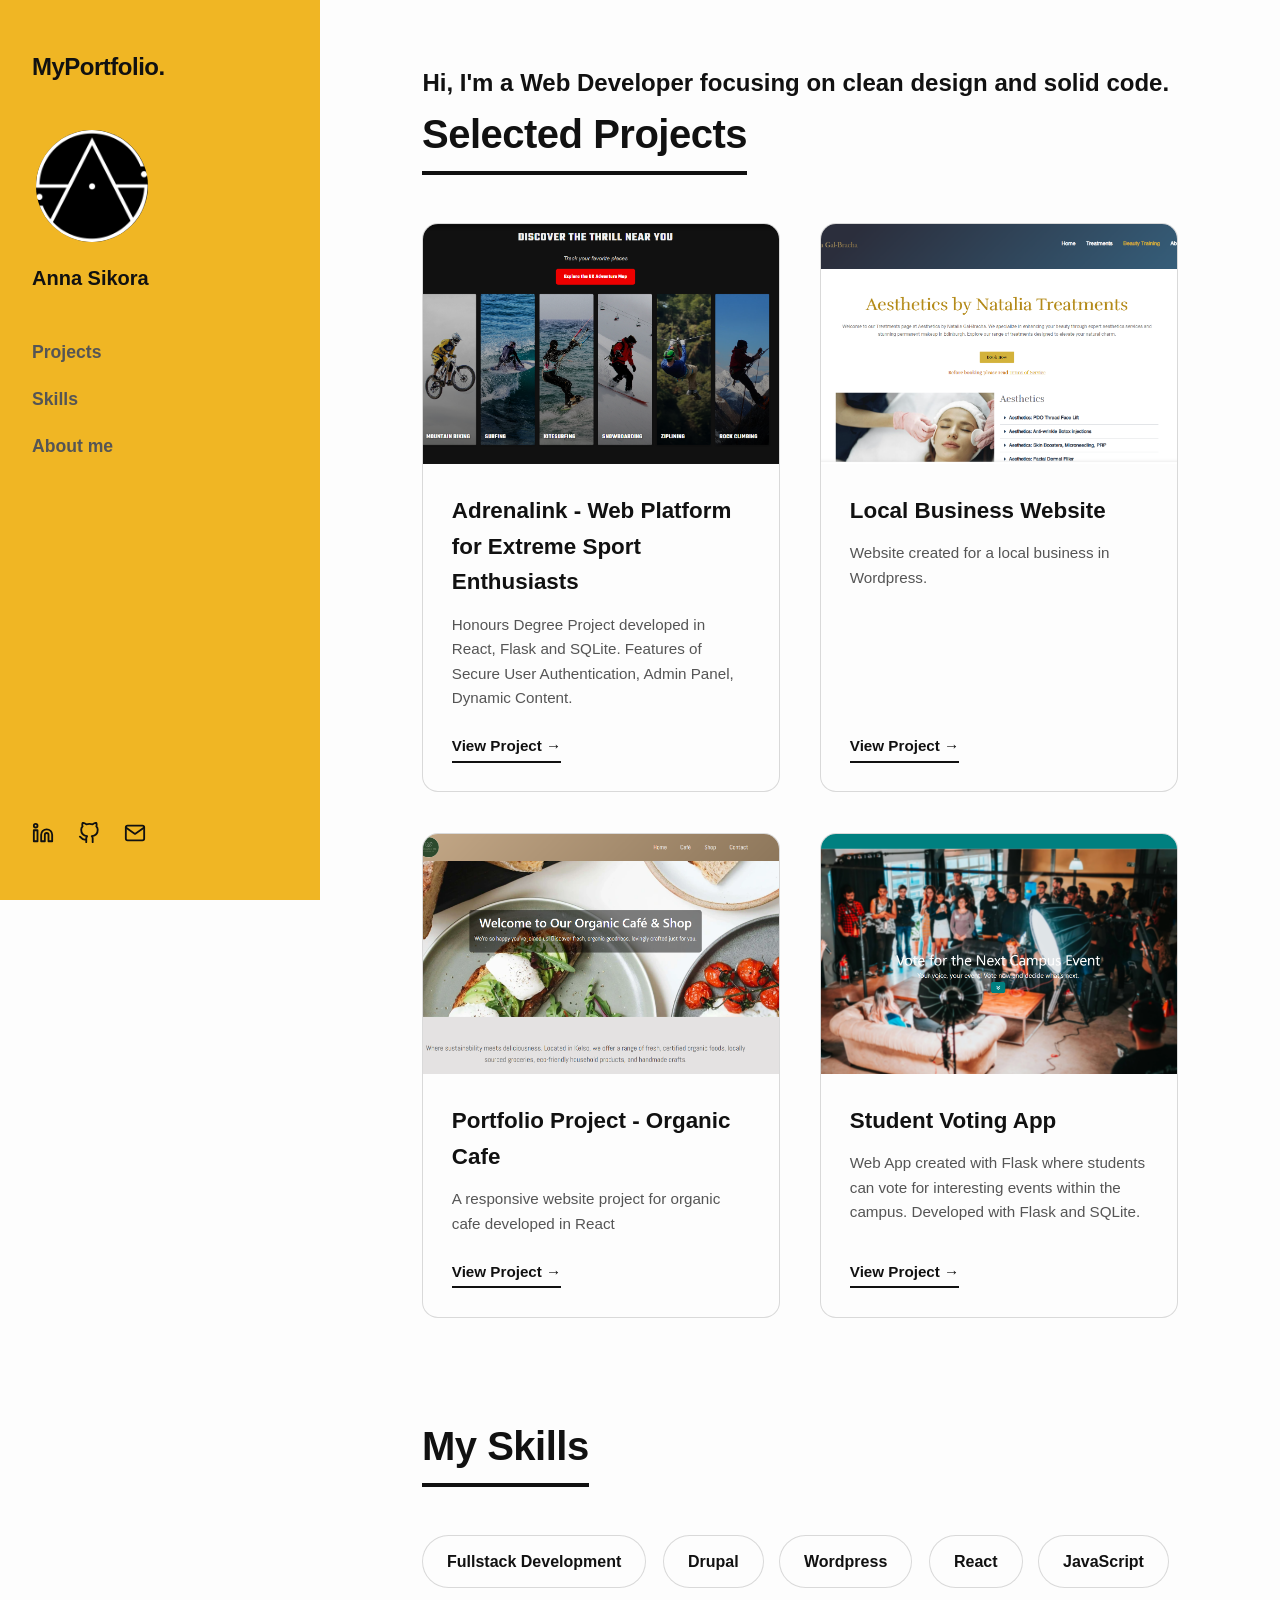
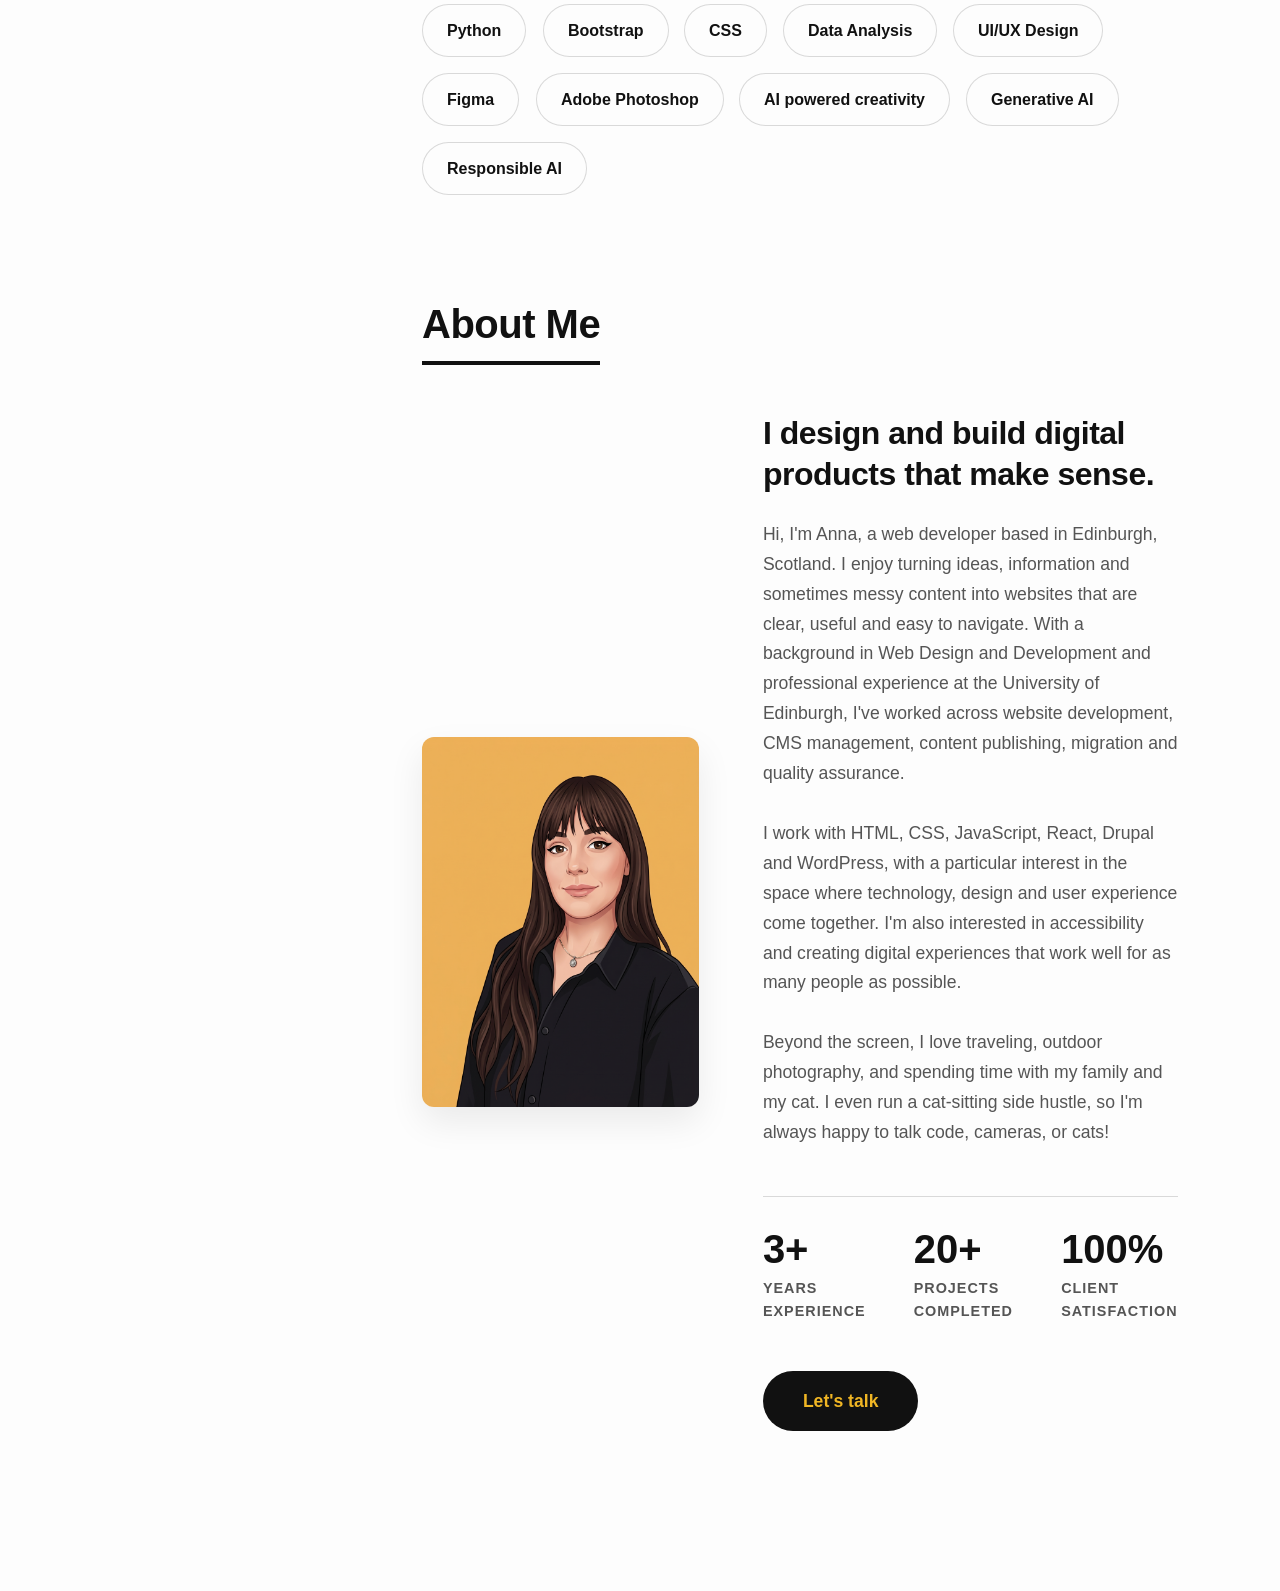
==== commit 36030f0f: "styling" ====
--- a/index.html
+++ b/index.html
@@ -98,7 +98,7 @@
             <div class="project-content">
               <h3>Adrenalink - Web Platform for Extreme Sport Enthusiasts</h3>
               <p>Honours Degree Project developed in React, Flask and SQLite. Features of Secure User Authentication, Admin Panel, Dynamic Content.</p>
-              <a href="project_one.html" target="_blank" class="project-link">View Project &rarr;</a>
+              <a href="project_one.html" class="project-link">View Project &rarr;</a>
             </div>
           </article>
 
@@ -110,7 +110,7 @@
             <div class="project-content">
               <h3>Local Business Website</h3>
               <p>Website created for a local business in Wordpress.</p>
-              <a href="project_two.html" target="_blank" class="project-link">View Project &rarr;</a>
+              <a href="project_two.html" class="project-link">View Project &rarr;</a>
             </div>
           </article>
 
@@ -122,7 +122,7 @@
             <div class="project-content">
               <h3>Portfolio Project - Organic Cafe</h3>
               <p>A responsive website project for organic cafe developed in React</p>
-              <a href="project_three.html" target="_blank" class="project-link">View Project &rarr;</a>
+              <a href="project_three.html" class="project-link">View Project &rarr;</a>
             </div>
           </article>
 
@@ -134,7 +134,7 @@
             <div class="project-content">
               <h3>Student Voting App</h3>
               <p>Web App created with Flask where students can vote for interesting events within the campus. Developed with Flask and SQLite.</p>
-              <a href="project_four.html" target="_blank" class="project-link">View Project &rarr;</a>
+              <a href="project_four.html" class="project-link">View Project &rarr;</a>
             </div>
           </article>
         </div>
@@ -231,6 +231,73 @@
         sidebar.classList.remove('active');
       }
     });
+    document.addEventListener('DOMContentLoaded', () => {
+  const projectCards = document.querySelectorAll('.project-card');
+
+  const observerOptions = {
+    root: null, // Uses the browser viewport
+    rootMargin: '0px 0px -50px 0px', // Triggers slightly before the card hits the bottom of the screen
+    threshold: 0.1 // Triggers when 10% of the card is visible
+  };
+
+  const cardObserver = new IntersectionObserver((entries, observer) => {
+    entries.forEach(entry => {
+      if (entry.isIntersecting) {
+        entry.target.classList.add('is-visible');
+        observer.unobserve(entry.target); // Stops observing once the animation has played
+      }
+    });
+  }, observerOptions);
+
+  projectCards.forEach(card => {
+    cardObserver.observe(card);
+  });
+});
+document.addEventListener('DOMContentLoaded', () => {
+  const animatedElements = document.querySelectorAll('.project-card, .section-title');
+
+  const observerOptions = {
+    root: null,
+    rootMargin: '0px 0px -50px 0px',
+    threshold: 0.1
+  };
+
+  const observer = new IntersectionObserver((entries, observerInstance) => {
+    entries.forEach(entry => {
+      if (entry.isIntersecting) {
+        entry.target.classList.add('is-visible');
+        observerInstance.unobserve(entry.target);
+      }
+    });
+  }, observerOptions);
+
+  animatedElements.forEach(element => {
+    observer.observe(element);
+  });
+});
+document.addEventListener('DOMContentLoaded', () => {
+  const skillTags = document.querySelectorAll('.skill-tag');
+
+  const skillObserverOptions = {
+    root: null,
+    rootMargin: '0px',
+    threshold: 0.2
+  };
+
+  const skillObserver = new IntersectionObserver((entries) => {
+    entries.forEach(entry => {
+      if (entry.isIntersecting) {
+        entry.target.classList.add('is-visible');
+      } else {
+        entry.target.classList.remove('is-visible');
+      }
+    });
+  }, skillObserverOptions);
+
+  skillTags.forEach(tag => {
+    skillObserver.observe(tag);
+  });
+});
   </script>
 </body>
 </html>
--- a/style.css
+++ b/style.css
@@ -1,11 +1,13 @@
 /* --- Color Variables --- */
     :root {
-      --bg-yellow: #ffffff; 
+      --bg-white: #ffffff; 
+      --bg-yellow: #f0b624; 
       --bg-white: #fdfdfd;
       --text-dark: #111111; 
       --text-muted: #555555;
       --border-color: rgba(17, 17, 17, 0.15); 
       --accent-yellow: #DAA520; 
+      --accent-grey: #494947; 
     }
 
     /* --- Base Styles --- */
@@ -18,7 +20,7 @@
     body {
       font-family: 'Helvetica Neue', Arial, sans-serif;
       color: var(--text-dark);
-      background-color: var(--bg-yellow); 
+      background-color: var(--bg-white); 
       line-height: 1.6;
     }
 
@@ -39,7 +41,7 @@
       left: 0;
       width: 100%;
       height: 70px;
-      background-color: var(--bg-yellow);
+      background-color: var(--bg-white);
       border-bottom: 1px solid var(--border-color);
       padding: 0 1.5rem;
       justify-content: space-between;
@@ -88,7 +90,7 @@
       width: 320px;
       height: 100vh;
       background-color: var(--bg-yellow); 
-      border-right: 1px solid var(--border-color);
+      
       padding: 3rem 2rem;
       display: flex;
       flex-direction: column;
@@ -108,7 +110,7 @@
     }
 
     .brand .logo span {
-      color: var(--accent-yellow); 
+      color: var(--accent-white); 
     }
 
     /* Profile Picture & Info */
@@ -124,7 +126,7 @@
       border-radius: 50%;
       object-fit: cover;
       margin-bottom: 1rem;
-      border: 3px solid var(--text-dark); 
+      
       padding: 4px; 
     }
 
@@ -186,7 +188,7 @@
 
     /* Hover effects */
     .socials a:hover {
-      color: var(--accent-yellow);
+      color: var(--accent-grey);
     }
 
     .socials a:hover svg {
@@ -487,4 +489,47 @@
     }
     .portfolio-project li {
       margin-bottom: 8px;
-    }+    }
+    .project-card {
+  opacity: 0;
+  transform: translateY(30px);
+  transition: opacity 0.6s ease-out, transform 0.6s ease-out;
+  will-change: opacity, transform;
+}
+
+/* Active state triggered when scrolled into view */
+.project-card.is-visible {
+  opacity: 1;
+  transform: translateY(0);
+}
+
+/* Optional: Stagger the animation delay for each card in the grid */
+.project-grid .project-card:nth-child(1) { transition-delay: 0.1s; }
+.project-grid .project-card:nth-child(2) { transition-delay: 0.2s; }
+.project-grid .project-card:nth-child(3) { transition-delay: 0.3s; }
+.project-grid .project-card:nth-child(4) { transition-delay: 0.4s; }
+
+.section-title {
+  opacity: 0;
+  transform: translateX(-40px);
+  transition: opacity 0.6s ease-out, transform 0.6s ease-out;
+  will-change: opacity, transform;
+}
+
+/* Active state triggered when scrolled into view */
+.section-title.is-visible {
+  opacity: 1;
+  transform: translateX(0);
+}
+.skill-tag {
+  opacity: 0;
+  transform: translateY(20px);
+  transition: opacity 0.4s ease-out, transform 0.4s ease-out;
+  will-change: opacity, transform;
+}
+
+/* Active state when in view */
+.skill-tag.is-visible {
+  opacity: 1;
+  transform: translateY(0);
+}
